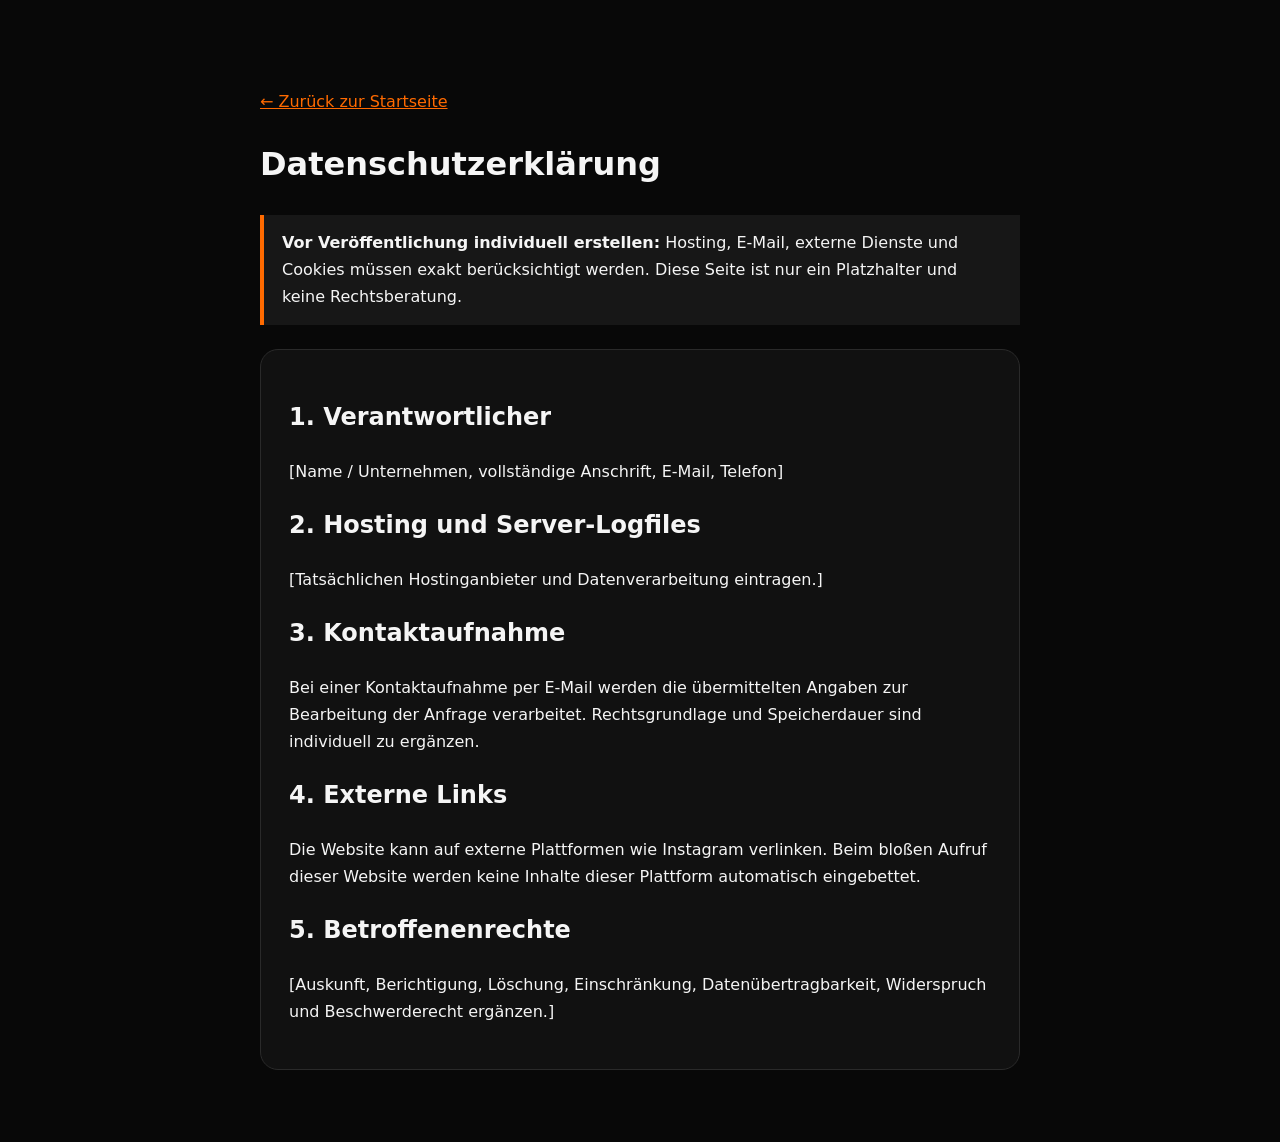
==== datenschutz.html @ 0015cf71 "Add files via upload" ====
<!DOCTYPE html><html lang="de"><head><meta charset="utf-8"><meta name="viewport" content="width=device-width,initial-scale=1"><title>Datenschutz | XORVIQ</title><style>body{margin:0;background:#080808;color:#f5f5f5;font-family:system-ui,sans-serif;line-height:1.7}main{width:min(760px,calc(100% - 32px));margin:auto;padding:72px 0}a{color:#ff6a00}.box{background:#111;border:1px solid #2a2a2a;border-radius:18px;padding:28px}.warn{border-left:4px solid #ff6a00;padding:14px 18px;background:#171717;margin:24px 0}</style></head><body><main><p><a href="index.html">← Zurück zur Startseite</a></p><h1>Datenschutzerklärung</h1><div class="warn"><strong>Vor Veröffentlichung individuell erstellen:</strong> Hosting, E-Mail, externe Dienste und Cookies müssen exakt berücksichtigt werden. Diese Seite ist nur ein Platzhalter und keine Rechtsberatung.</div><div class="box"><h2>1. Verantwortlicher</h2><p>[Name / Unternehmen, vollständige Anschrift, E-Mail, Telefon]</p><h2>2. Hosting und Server-Logfiles</h2><p>[Tatsächlichen Hostinganbieter und Datenverarbeitung eintragen.]</p><h2>3. Kontaktaufnahme</h2><p>Bei einer Kontaktaufnahme per E-Mail werden die übermittelten Angaben zur Bearbeitung der Anfrage verarbeitet. Rechtsgrundlage und Speicherdauer sind individuell zu ergänzen.</p><h2>4. Externe Links</h2><p>Die Website kann auf externe Plattformen wie Instagram verlinken. Beim bloßen Aufruf dieser Website werden keine Inhalte dieser Plattform automatisch eingebettet.</p><h2>5. Betroffenenrechte</h2><p>[Auskunft, Berichtigung, Löschung, Einschränkung, Datenübertragbarkeit, Widerspruch und Beschwerderecht ergänzen.]</p></div></main></body></html>
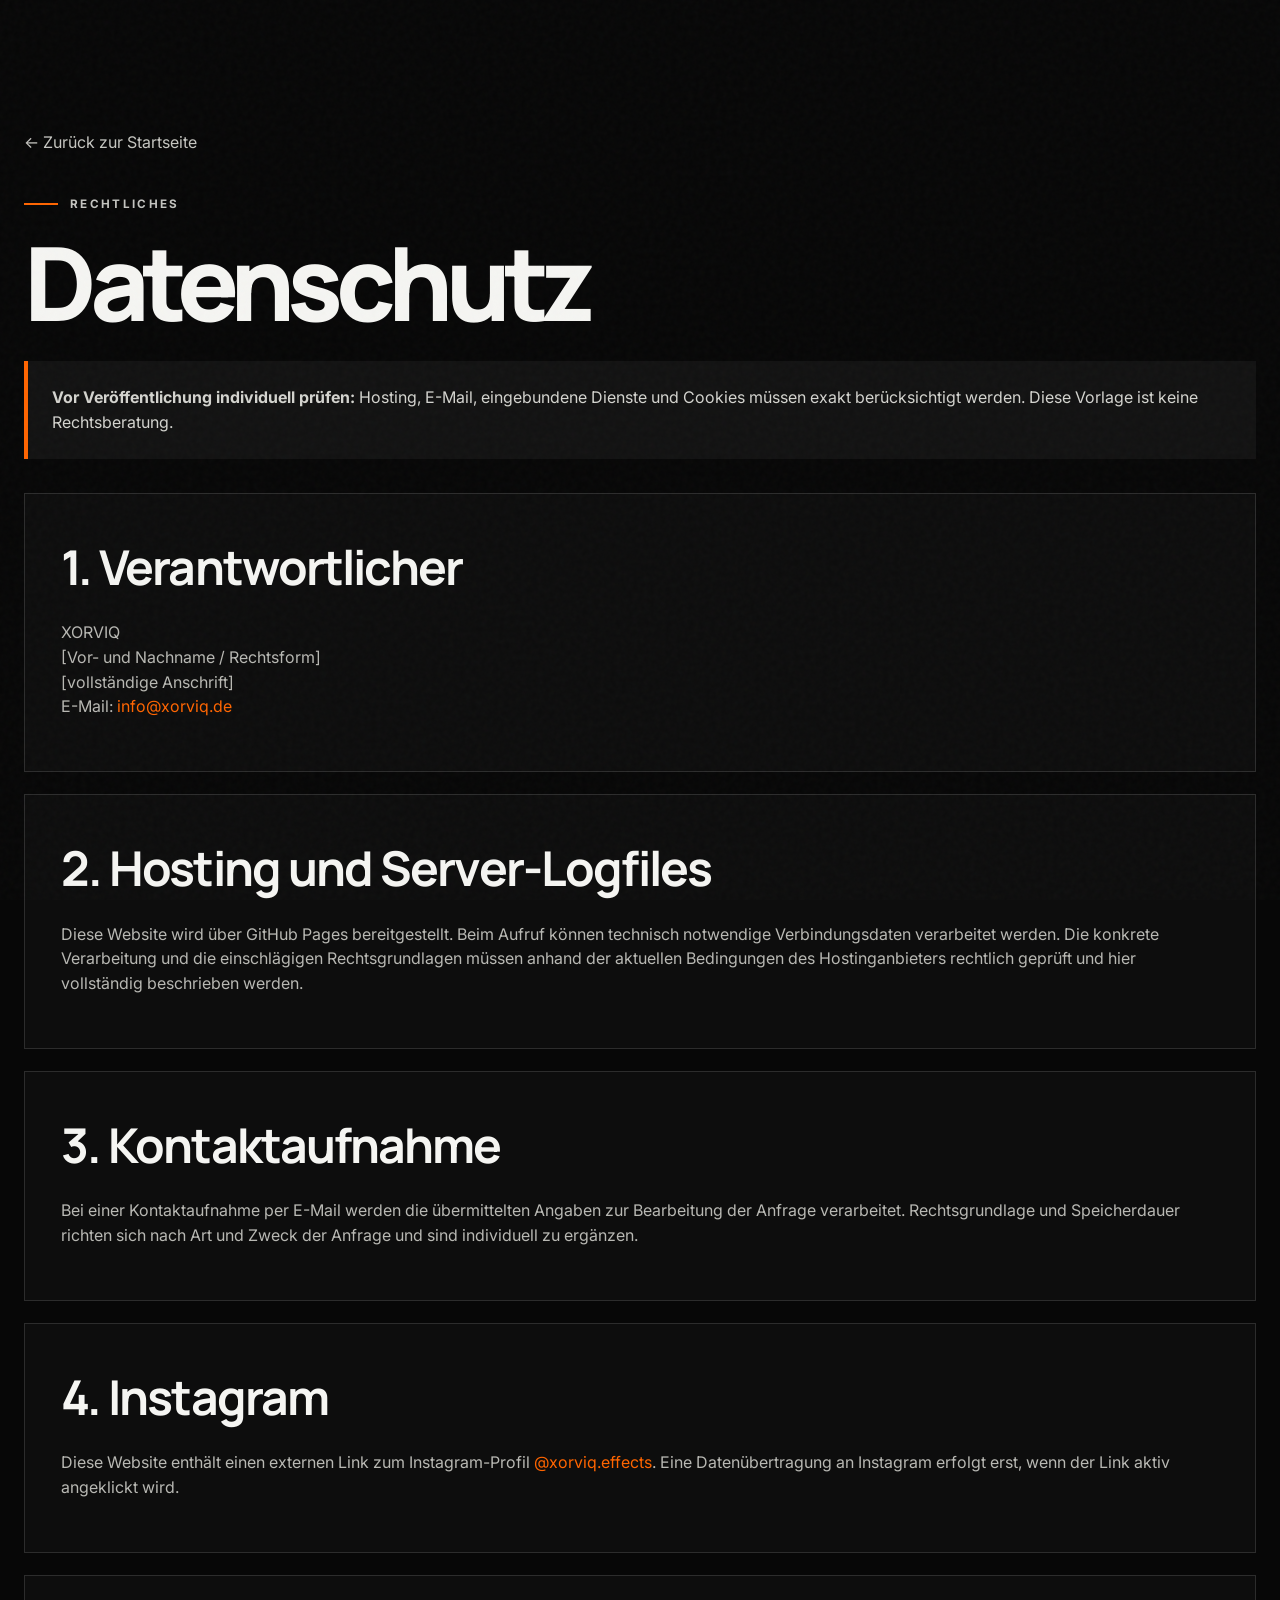
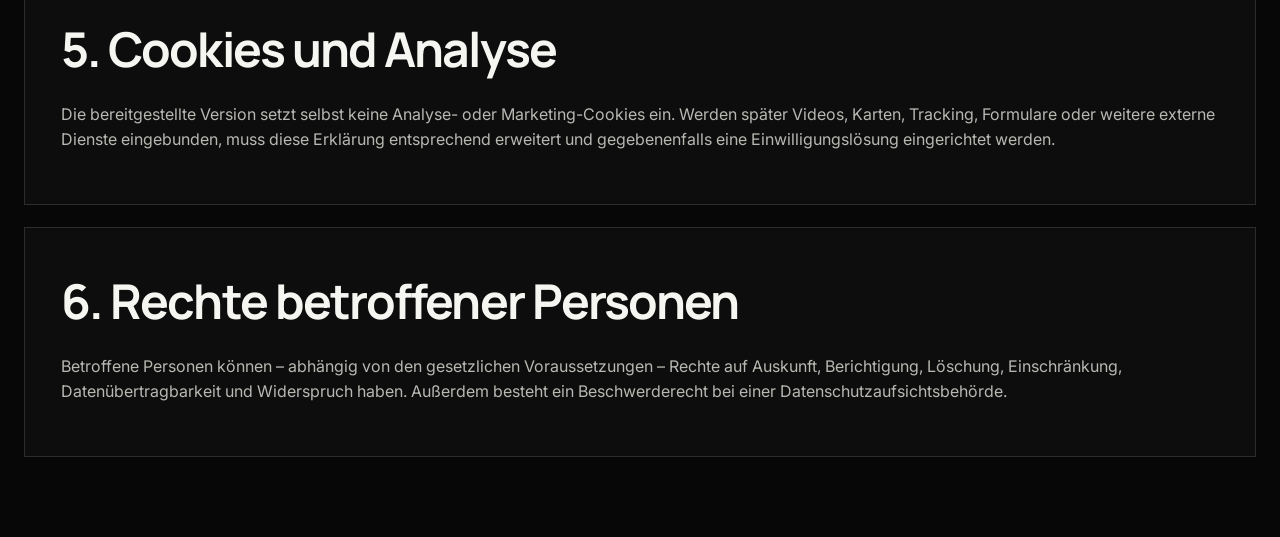
==== commit 987848fe: "Add files via upload" ====
--- a/datenschutz.html
+++ b/datenschutz.html
@@ -1 +1,85 @@
-<!DOCTYPE html><html lang="de"><head><meta charset="utf-8"><meta name="viewport" content="width=device-width,initial-scale=1"><title>Datenschutz | XORVIQ</title><style>body{margin:0;background:#080808;color:#f5f5f5;font-family:system-ui,sans-serif;line-height:1.7}main{width:min(760px,calc(100% - 32px));margin:auto;padding:72px 0}a{color:#ff6a00}.box{background:#111;border:1px solid #2a2a2a;border-radius:18px;padding:28px}.warn{border-left:4px solid #ff6a00;padding:14px 18px;background:#171717;margin:24px 0}</style></head><body><main><p><a href="index.html">← Zurück zur Startseite</a></p><h1>Datenschutzerklärung</h1><div class="warn"><strong>Vor Veröffentlichung individuell erstellen:</strong> Hosting, E-Mail, externe Dienste und Cookies müssen exakt berücksichtigt werden. Diese Seite ist nur ein Platzhalter und keine Rechtsberatung.</div><div class="box"><h2>1. Verantwortlicher</h2><p>[Name / Unternehmen, vollständige Anschrift, E-Mail, Telefon]</p><h2>2. Hosting und Server-Logfiles</h2><p>[Tatsächlichen Hostinganbieter und Datenverarbeitung eintragen.]</p><h2>3. Kontaktaufnahme</h2><p>Bei einer Kontaktaufnahme per E-Mail werden die übermittelten Angaben zur Bearbeitung der Anfrage verarbeitet. Rechtsgrundlage und Speicherdauer sind individuell zu ergänzen.</p><h2>4. Externe Links</h2><p>Die Website kann auf externe Plattformen wie Instagram verlinken. Beim bloßen Aufruf dieser Website werden keine Inhalte dieser Plattform automatisch eingebettet.</p><h2>5. Betroffenenrechte</h2><p>[Auskunft, Berichtigung, Löschung, Einschränkung, Datenübertragbarkeit, Widerspruch und Beschwerderecht ergänzen.]</p></div></main></body></html>+<!doctype html>
+<html lang="de">
+<head>
+  <meta charset="utf-8">
+  <meta name="viewport" content="width=device-width, initial-scale=1">
+  <meta name="theme-color" content="#070707">
+  <meta name="robots" content="noindex,follow">
+  <title>Datenschutz | XORVIQ</title>
+  <link rel="icon" href="assets/favicon.png">
+  <link rel="stylesheet" href="assets/style.css">
+</head>
+<body>
+  <div class="noise" aria-hidden="true"></div>
+  <main class="legal-page">
+    <div class="container">
+      <a class="legal-back" href="index.html">← Zurück zur Startseite</a>
+      <p class="eyebrow"><span></span> Rechtliches</p>
+      <h1>Datenschutz</h1>
+
+      <div class="legal-notice">
+        <strong>Vor Veröffentlichung individuell prüfen:</strong>
+        Hosting, E-Mail, eingebundene Dienste und Cookies müssen exakt berücksichtigt werden.
+        Diese Vorlage ist keine Rechtsberatung.
+      </div>
+
+      <section class="legal-card">
+        <h2>1. Verantwortlicher</h2>
+        <p>
+          XORVIQ<br>
+          [Vor- und Nachname / Rechtsform]<br>
+          [vollständige Anschrift]<br>
+          E-Mail: <a href="mailto:info@xorviq.de">info@xorviq.de</a>
+        </p>
+      </section>
+
+      <section class="legal-card">
+        <h2>2. Hosting und Server-Logfiles</h2>
+        <p>
+          Diese Website wird über GitHub Pages bereitgestellt. Beim Aufruf können technisch
+          notwendige Verbindungsdaten verarbeitet werden. Die konkrete Verarbeitung und die
+          einschlägigen Rechtsgrundlagen müssen anhand der aktuellen Bedingungen des Hostinganbieters
+          rechtlich geprüft und hier vollständig beschrieben werden.
+        </p>
+      </section>
+
+      <section class="legal-card">
+        <h2>3. Kontaktaufnahme</h2>
+        <p>
+          Bei einer Kontaktaufnahme per E-Mail werden die übermittelten Angaben zur Bearbeitung
+          der Anfrage verarbeitet. Rechtsgrundlage und Speicherdauer richten sich nach Art und
+          Zweck der Anfrage und sind individuell zu ergänzen.
+        </p>
+      </section>
+
+      <section class="legal-card">
+        <h2>4. Instagram</h2>
+        <p>
+          Diese Website enthält einen externen Link zum Instagram-Profil
+          <a href="https://www.instagram.com/xorviq.effects/" target="_blank" rel="noopener noreferrer">@xorviq.effects</a>.
+          Eine Datenübertragung an Instagram erfolgt erst, wenn der Link aktiv angeklickt wird.
+        </p>
+      </section>
+
+      <section class="legal-card">
+        <h2>5. Cookies und Analyse</h2>
+        <p>
+          Die bereitgestellte Version setzt selbst keine Analyse- oder Marketing-Cookies ein.
+          Werden später Videos, Karten, Tracking, Formulare oder weitere externe Dienste eingebunden,
+          muss diese Erklärung entsprechend erweitert und gegebenenfalls eine Einwilligungslösung
+          eingerichtet werden.
+        </p>
+      </section>
+
+      <section class="legal-card">
+        <h2>6. Rechte betroffener Personen</h2>
+        <p>
+          Betroffene Personen können – abhängig von den gesetzlichen Voraussetzungen – Rechte auf
+          Auskunft, Berichtigung, Löschung, Einschränkung, Datenübertragbarkeit und Widerspruch haben.
+          Außerdem besteht ein Beschwerderecht bei einer Datenschutzaufsichtsbehörde.
+        </p>
+      </section>
+    </div>
+  </main>
+</body>
+</html>
--- a/assets/style.css
+++ b/assets/style.css
@@ -0,0 +1,220 @@
+@import url('https://fonts.googleapis.com/css2?family=Inter:wght@400;500;600;700;800&family=Manrope:wght@500;600;700;800&display=swap');
+
+:root{
+  --bg:#070707;
+  --panel:#101010;
+  --panel-2:#151515;
+  --text:#f5f5f2;
+  --muted:#a4a4a0;
+  --line:rgba(255,255,255,.13);
+  --orange:#ff6500;
+  --orange-2:#ff8a35;
+  --max:1240px;
+}
+*{box-sizing:border-box}
+html{scroll-behavior:smooth;overflow-x:hidden}
+body{
+  margin:0;
+  color:var(--text);
+  background:var(--bg);
+  font-family:Inter,system-ui,-apple-system,BlinkMacSystemFont,"Segoe UI",sans-serif;
+  line-height:1.55;
+  overflow-x:hidden;
+}
+body.menu-open{overflow:hidden}
+a{color:inherit;text-decoration:none}
+img{max-width:100%;display:block}
+button{font:inherit}
+.noise{
+  position:fixed;inset:0;pointer-events:none;z-index:20;opacity:.045;
+  background-image:url("data:image/svg+xml,%3Csvg viewBox='0 0 180 180' xmlns='http://www.w3.org/2000/svg'%3E%3Cfilter id='n'%3E%3CfeTurbulence type='fractalNoise' baseFrequency='.9' numOctaves='4' stitchTiles='stitch'/%3E%3C/filter%3E%3Crect width='100%25' height='100%25' filter='url(%23n)' opacity='.65'/%3E%3C/svg%3E");
+}
+.container{width:min(calc(100% - 48px),var(--max));margin-inline:auto}
+.section{padding:120px 0}
+.site-header{
+  position:fixed;z-index:30;top:0;left:0;right:0;
+  border-bottom:1px solid transparent;transition:.25s ease;
+}
+.site-header.scrolled{
+  background:rgba(7,7,7,.84);backdrop-filter:blur(18px);
+  border-color:var(--line);
+}
+.nav-shell{
+  width:min(calc(100% - 48px),var(--max));height:82px;margin:auto;
+  display:flex;align-items:center;justify-content:space-between;
+}
+.brand{display:inline-flex;align-items:center;gap:12px;font-family:Manrope,sans-serif;font-weight:800;letter-spacing:.18em}
+.brand img{width:40px;height:40px;object-fit:contain}
+.nav-links{display:flex;align-items:center;gap:30px;font-size:.9rem}
+.nav-links a{color:#d2d2ce;transition:.2s}
+.nav-links a:hover{color:#fff}
+.nav-instagram{border:1px solid var(--line);border-radius:999px;padding:10px 15px}
+.nav-toggle{display:none;background:none;border:0;padding:12px;color:#fff}
+.nav-toggle span{display:block;width:25px;height:1px;background:currentColor;margin:7px 0;transition:.2s}
+
+.hero{
+  min-height:100svh;padding-top:150px;display:flex;align-items:center;position:relative;overflow:hidden;
+  background:
+    radial-gradient(circle at 80% 30%,rgba(255,101,0,.13),transparent 34%),
+    linear-gradient(180deg,#080808,#060606);
+}
+.hero-grid{display:grid;grid-template-columns:1.06fr .94fr;gap:80px;align-items:center}
+.eyebrow{display:flex;align-items:center;gap:12px;margin:0 0 24px;color:#c4c4c0;text-transform:uppercase;font-size:.73rem;font-weight:700;letter-spacing:.2em}
+.eyebrow span{display:block;width:34px;height:2px;background:var(--orange)}
+h1,h2,h3{font-family:Manrope,Inter,sans-serif;margin:0}
+h1{font-size:clamp(4rem,7.4vw,7.7rem);line-height:.88;letter-spacing:-.072em;font-weight:800}
+h1 em{color:var(--orange);font-style:normal}
+.hero-text{max-width:700px;color:#c3c3bf;font-size:clamp(1rem,1.4vw,1.2rem);margin:32px 0}
+.hero-actions{display:flex;gap:14px;flex-wrap:wrap}
+.button{display:inline-flex;align-items:center;justify-content:center;min-height:52px;padding:0 23px;border-radius:999px;font-weight:700;font-size:.92rem;transition:.25s ease}
+.button-primary{background:var(--orange);color:#090909}
+.button-primary:hover{transform:translateY(-2px);box-shadow:0 12px 38px rgba(255,101,0,.25)}
+.button-ghost{border:1px solid var(--line);background:rgba(255,255,255,.02)}
+.button-ghost:hover{background:#fff;color:#080808}
+.hero-meta{display:flex;gap:20px;flex-wrap:wrap;margin-top:46px;color:#8e8e8a;font-size:.73rem;text-transform:uppercase;letter-spacing:.16em}
+.hero-visual{min-height:580px;display:flex;align-items:center;justify-content:center}
+.stage{
+  width:min(100%,500px);aspect-ratio:.86;position:relative;overflow:hidden;border:1px solid var(--line);
+  background:
+    linear-gradient(145deg,rgba(255,255,255,.05),transparent 45%),
+    radial-gradient(circle at 50% 72%,rgba(255,101,0,.15),transparent 32%),
+    #0b0b0b;
+  border-radius:4px;
+}
+.stage:before{content:"";position:absolute;left:10%;right:10%;bottom:17%;height:1px;background:rgba(255,255,255,.2)}
+.stage-mark{position:absolute;left:50%;top:47%;transform:translate(-50%,-50%);width:39%;filter:drop-shadow(0 0 40px rgba(255,101,0,.2))}
+.stage p{position:absolute;left:34px;bottom:30px;margin:0;color:#8d8d88;font-size:.83rem;text-transform:uppercase;letter-spacing:.14em}
+.stage p strong{color:#fff}
+.beam{position:absolute;top:-20%;width:3px;height:80%;background:linear-gradient(transparent,rgba(255,255,255,.5),transparent);filter:blur(.3px);transform-origin:top}
+.beam-a{left:24%;transform:rotate(-18deg)}
+.beam-b{right:24%;transform:rotate(18deg)}
+.spark{position:absolute;bottom:17%;width:2px;height:42%;background:linear-gradient(transparent,#fff,var(--orange));box-shadow:0 0 12px var(--orange);transform-origin:bottom;animation:spark 2.2s ease-in-out infinite}
+.spark-a{left:29%;transform:rotate(-12deg)}
+.spark-b{left:50%;height:52%;animation-delay:.5s}
+.spark-c{right:29%;transform:rotate(12deg);animation-delay:1s}
+@keyframes spark{0%,100%{opacity:.15;transform:scaleY(.65)}45%{opacity:1;transform:scaleY(1)}}
+.hero-glow{position:absolute;border-radius:50%;filter:blur(90px);opacity:.18;pointer-events:none}
+.hero-glow-one{width:320px;height:320px;background:var(--orange);right:-70px;top:18%}
+.hero-glow-two{width:180px;height:180px;background:#fff;left:-100px;bottom:5%;opacity:.05}
+
+.ticker{overflow:hidden;border-top:1px solid var(--line);border-bottom:1px solid var(--line);padding:20px 0;background:#0a0a0a}
+.ticker-track{display:flex;align-items:center;gap:28px;width:max-content;animation:ticker 24s linear infinite;color:#a6a6a2;text-transform:uppercase;font-size:.75rem;letter-spacing:.16em}
+.ticker-track i{width:5px;height:5px;border-radius:50%;background:var(--orange)}
+@keyframes ticker{to{transform:translateX(-50%)}}
+
+.section-head{display:grid;grid-template-columns:1.2fr .8fr;gap:50px;align-items:end;margin-bottom:64px}
+.section-head h2,.safety h2,.about h2,.contact h2{font-size:clamp(3rem,5.6vw,6rem);line-height:.94;letter-spacing:-.065em}
+.section-head>p{color:var(--muted);max-width:540px;margin:0;font-size:1.05rem}
+.service-grid{display:grid;grid-template-columns:repeat(3,1fr);border-left:1px solid var(--line);border-top:1px solid var(--line)}
+.service-card{min-height:300px;padding:30px;border-right:1px solid var(--line);border-bottom:1px solid var(--line);position:relative;background:#090909;transition:.25s}
+.service-card:hover{background:#111;transform:translateY(-4px)}
+.service-card-accent{background:linear-gradient(145deg,rgba(255,101,0,.13),#0a0a0a)}
+.service-number{color:var(--orange);font-size:.73rem;letter-spacing:.12em}
+.service-card h3{font-size:1.55rem;margin:78px 0 14px}
+.service-card p{color:var(--muted);margin:0;max-width:330px}
+.service-line{position:absolute;left:30px;right:30px;bottom:28px;height:1px;background:var(--line)}
+.service-line:after{content:"";position:absolute;left:0;top:-2px;width:5px;height:5px;background:var(--orange);border-radius:50%}
+
+.safety{background:#0c0c0c;border-top:1px solid var(--line);border-bottom:1px solid var(--line)}
+.safety-grid{display:grid;grid-template-columns:1fr 1fr;gap:80px}
+.safety-copy>p:not(.eyebrow){color:var(--muted);font-size:1.05rem;max-width:610px;margin:28px 0}
+.text-link{display:inline-flex;gap:12px;align-items:center;border-bottom:1px solid var(--line);padding-bottom:8px;font-weight:700}
+.text-link span{color:var(--orange)}
+.safety-panel{border-top:1px solid var(--line)}
+.safety-item{display:grid;grid-template-columns:70px 1fr;gap:10px;padding:28px 0;border-bottom:1px solid var(--line)}
+.safety-item strong{color:var(--orange);font-size:.8rem}
+.safety-item h3{font-size:1.25rem;margin-bottom:4px}
+.safety-item p{color:var(--muted);margin:0}
+
+.statement{padding:160px 0;text-align:center;overflow:hidden}
+.statement p{color:var(--muted);letter-spacing:.45em;font-size:.72rem}
+.statement h2{font-size:clamp(4.3rem,11vw,12rem);line-height:.78;letter-spacing:-.085em}
+.statement h2 span{-webkit-text-stroke:1px rgba(255,255,255,.65);color:transparent}
+
+.process-list{list-style:none;padding:0;margin:0;border-top:1px solid var(--line)}
+.process-list li{display:grid;grid-template-columns:80px 1fr 1fr;align-items:center;gap:30px;padding:31px 0;border-bottom:1px solid var(--line)}
+.process-list li>span{color:var(--orange);font-size:.75rem}
+.process-list h3{font-size:1.45rem}
+.process-list p{margin:0;color:var(--muted)}
+
+.about{background:linear-gradient(130deg,#0a0a0a,#111)}
+.about-grid{display:grid;grid-template-columns:.7fr 1.3fr;gap:100px;align-items:center}
+.about-mark{border:1px solid var(--line);aspect-ratio:1;display:grid;place-items:center;background:#080808}
+.about-mark img{width:56%}
+.about-copy>p:not(.eyebrow){color:var(--muted);font-size:1.08rem;margin:30px 0}
+.about-tags{display:flex;flex-wrap:wrap;gap:10px}
+.about-tags span{border:1px solid var(--line);padding:9px 13px;border-radius:999px;color:#c3c3bf;font-size:.76rem}
+
+.contact-shell{border:1px solid var(--line);padding:64px;display:grid;grid-template-columns:1fr .85fr;gap:70px;background:radial-gradient(circle at 80% 20%,rgba(255,101,0,.12),transparent 30%),#0b0b0b}
+.contact-shell>div>p:not(.eyebrow){color:var(--muted);max-width:600px}
+.contact-actions{display:grid;gap:12px;align-content:end}
+.contact-card{display:grid;grid-template-columns:1fr auto;grid-template-areas:"small arrow" "strong arrow";align-items:center;padding:22px;border:1px solid var(--line);background:rgba(255,255,255,.018);transition:.22s}
+.contact-card:hover{background:#fff;color:#080808}
+.contact-card span{grid-area:small;color:var(--muted);font-size:.72rem;text-transform:uppercase;letter-spacing:.16em}
+.contact-card strong{grid-area:strong;font-size:1.05rem;margin-top:4px}
+.contact-card i{grid-area:arrow;font-style:normal;font-size:1.3rem;color:var(--orange)}
+
+.site-footer{padding:38px 0;border-top:1px solid var(--line)}
+.footer-grid{display:grid;grid-template-columns:auto 1fr auto auto;gap:35px;align-items:center}
+.footer-grid>p{margin:0;color:#8e8e89;font-size:.78rem}
+.footer-links{display:flex;gap:20px;font-size:.78rem;color:#bdbdb8}
+.copyright{white-space:nowrap}
+
+.reveal{opacity:0;transform:translateY(28px);transition:opacity .7s ease,transform .7s ease}
+.reveal.visible{opacity:1;transform:none}
+
+.legal-page{min-height:100vh;padding:130px 0 80px}
+.legal-back{display:inline-flex;margin-bottom:40px;color:#c6c6c1}
+.legal-page h1{font-size:clamp(3rem,8vw,7rem);overflow-wrap:anywhere}
+.legal-notice{margin:34px 0;padding:24px;border-left:4px solid var(--orange);background:#121212;color:#d4d4cf}
+.legal-card{border:1px solid var(--line);padding:36px;margin-top:22px;background:#0d0d0d}
+.legal-card h2{font-size:clamp(1.7rem,4vw,3rem);letter-spacing:-.04em;margin-bottom:12px}
+.legal-card p,.legal-card li{color:#b8b8b3}
+.legal-card a{color:var(--orange)}
+
+@media (max-width:900px){
+  .section{padding:90px 0}
+  .hero-grid,.safety-grid,.about-grid,.contact-shell{grid-template-columns:1fr}
+  .hero{padding-top:125px}
+  .hero-visual{min-height:440px}
+  .stage{max-width:460px}
+  .section-head{grid-template-columns:1fr;gap:22px}
+  .service-grid{grid-template-columns:repeat(2,1fr)}
+  .contact-shell{padding:40px}
+  .footer-grid{grid-template-columns:1fr 1fr}
+  .nav-toggle{display:block;z-index:2}
+  .nav-links{
+    position:fixed;inset:0;background:#080808;display:flex;flex-direction:column;justify-content:center;
+    align-items:center;gap:28px;font-size:1.35rem;transform:translateX(100%);transition:.3s ease;
+  }
+  .nav-links.open{transform:none}
+  .nav-toggle.open span:first-child{transform:translateY(4px) rotate(45deg)}
+  .nav-toggle.open span:last-child{transform:translateY(-4px) rotate(-45deg)}
+}
+@media (max-width:620px){
+  .container,.nav-shell{width:min(calc(100% - 30px),var(--max))}
+  .section{padding:72px 0}
+  .nav-shell{height:72px}
+  h1{font-size:clamp(3.3rem,15vw,5.4rem)}
+  .hero{min-height:auto;padding-bottom:80px}
+  .hero-grid{gap:38px}
+  .hero-text{font-size:.98rem}
+  .hero-meta{gap:12px}
+  .hero-visual{min-height:350px}
+  .stage{max-width:330px}
+  .stage p{left:20px;bottom:18px;font-size:.68rem}
+  .service-grid{grid-template-columns:1fr}
+  .service-card{min-height:260px}
+  .process-list li{grid-template-columns:46px 1fr;gap:12px}
+  .process-list p{grid-column:2}
+  .statement{padding:110px 0}
+  .contact-shell{padding:28px 20px}
+  .footer-grid{grid-template-columns:1fr}
+  .footer-links{flex-wrap:wrap}
+  .legal-card{padding:24px 18px}
+}
+@media (prefers-reduced-motion:reduce){
+  html{scroll-behavior:auto}
+  *,*:before,*:after{animation:none!important;transition:none!important}
+  .reveal{opacity:1;transform:none}
+}
